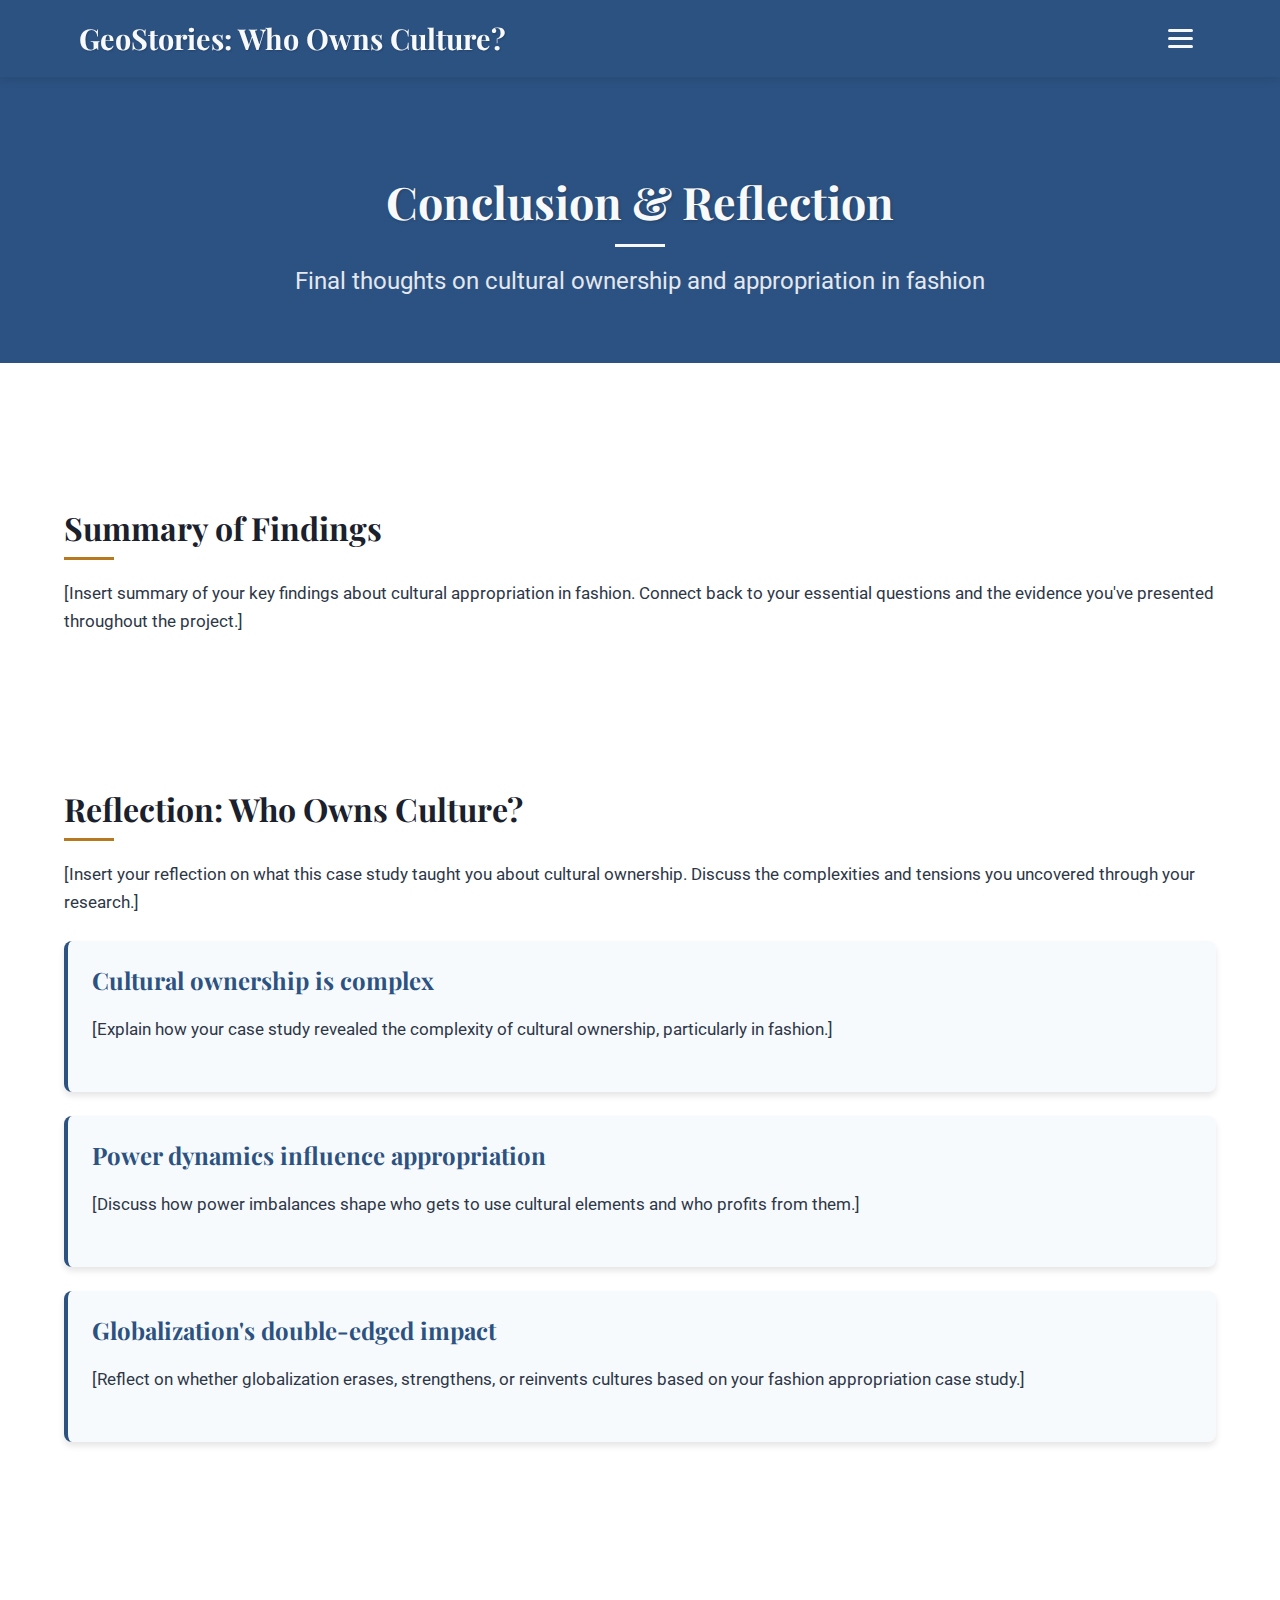
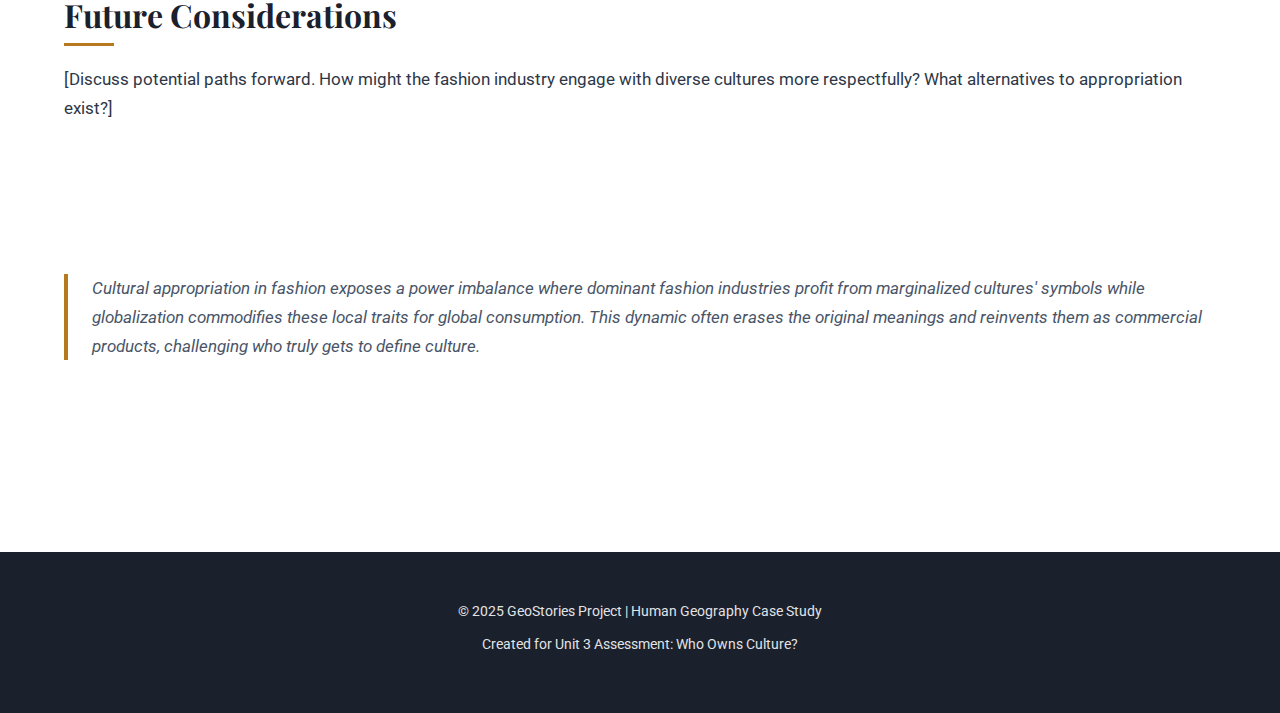
==== conclusion.html @ 8686ebba "Add files via upload" ====
<!DOCTYPE html>
<html lang="en">
<head>
    <meta charset="UTF-8">
    <meta name="viewport" content="width=device-width, initial-scale=1.0">
    <title>Conclusion & Reflection | Cultural Appropriation in Fashion</title>
    <link rel="stylesheet" href="css/styles.css">
    <link rel="preconnect" href="https://fonts.googleapis.com">
    <link rel="preconnect" href="https://fonts.gstatic.com" crossorigin>
    <link href="https://fonts.googleapis.com/css2?family=Playfair+Display:wght@400;700&family=Roboto:wght@300;400;700&display=swap" rel="stylesheet">
</head>
<body>
    <header class="site-header">
        <div class="container">
            <h1 class="site-title">GeoStories: Who Owns Culture?</h1>
            
            <button class="hamburger">
                <span></span>
                <span></span>
                <span></span>
            </button>
            
            <nav class="main-nav">
                <ul>
                    <li><a href="index.html">Home</a></li>
                    <li><a href="cultural-context.html">Cultural Context</a></li>
                    <li><a href="evidence-analysis.html">Evidence & Analysis</a></li>
                    <li><a href="map.html">Map</a></li>
                    <li><a href="global-local.html">Global-Local Connection</a></li>
                    <li><a href="conclusion.html" class="active">Conclusion</a></li>
                </ul>
            </nav>
        </div>
    </header>

    <div class="overlay"></div>

    <section class="page-banner">
        <div class="container">
            <h2>Conclusion & Reflection</h2>
            <p class="subtitle">Final thoughts on cultural ownership and appropriation in fashion</p>
        </div>
    </section>

    <main class="container main-content">
        <section class="conclusion-summary">
            <h2>Summary of Findings</h2>
            <p>[Insert summary of your key findings about cultural appropriation in fashion. Connect back to your essential questions and the evidence you've presented throughout the project.]</p>
        </section>

        <section class="reflection">
            <h2>Reflection: Who Owns Culture?</h2>
            <p>[Insert your reflection on what this case study taught you about cultural ownership. Discuss the complexities and tensions you uncovered through your research.]</p>
            
            <div class="reflection-card">
                <h3>Cultural ownership is complex</h3>
                <p>[Explain how your case study revealed the complexity of cultural ownership, particularly in fashion.]</p>
            </div>
            
            <div class="reflection-card">
                <h3>Power dynamics influence appropriation</h3>
                <p>[Discuss how power imbalances shape who gets to use cultural elements and who profits from them.]</p>
            </div>
            
            <div class="reflection-card">
                <h3>Globalization's double-edged impact</h3>
                <p>[Reflect on whether globalization erases, strengthens, or reinvents cultures based on your fashion appropriation case study.]</p>
            </div>
        </section>

        <section class="future-considerations">
            <h2>Future Considerations</h2>
            <p>[Discuss potential paths forward. How might the fashion industry engage with diverse cultures more respectfully? What alternatives to appropriation exist?]</p>
        </section>

        <section class="final-statement">
            <blockquote>
                <p>Cultural appropriation in fashion exposes a power imbalance where dominant fashion industries profit from marginalized cultures' symbols while globalization commodifies these local traits for global consumption. This dynamic often erases the original meanings and reinvents them as commercial products, challenging who truly gets to define culture.</p>
            </blockquote>
        </section>
    </main>

    <footer class="site-footer">
        <div class="container">
            <p>© 2025 GeoStories Project | Human Geography Case Study</p>
            <p>Created for Unit 3 Assessment: Who Owns Culture?</p>
        </div>
    </footer>

    <script src="js/main.js"></script>
</body>
</html>
---- css/styles.css ----
/* Base styles */
:root {
    --primary-color: #2c5282;
    --secondary-color: #b7791f;
    --dark-color: #1a202c;
    --light-color: #f7fafc;
    --accent-color: #e53e3e;
    --text-color: #2d3748;
    --light-text: #f8f9fa;
    --border-color: #e2e8f0;
    --section-padding: 3rem 0;
    --transition: all 0.3s ease;
    --box-shadow: 0 4px 6px rgba(0, 0, 0, 0.1);
    --card-shadow: 0 10px 15px -3px rgba(0, 0, 0, 0.1), 0 4px 6px -2px rgba(0, 0, 0, 0.05);
}

* {
    margin: 0;
    padding: 0;
    box-sizing: border-box;
}

html {
    scroll-behavior: smooth;
}

body {
    font-family: 'Roboto', sans-serif;
    line-height: 1.7;
    color: var(--text-color);
    background-color: #fff;
    overflow-x: hidden;
}

.container {
    width: 90%;
    max-width: 1200px;
    margin: 0 auto;
    padding: 0 15px;
}

h1, h2, h3, h4 {
    font-family: 'Playfair Display', serif;
    font-weight: 700;
    line-height: 1.3;
    margin-bottom: 1.2rem;
    color: var(--dark-color);
}

h1 {
    font-size: 2.5rem;
}

h2 {
    font-size: 2rem;
    margin-top: 2rem;
    position: relative;
}

h2:after {
    content: '';
    display: block;
    width: 50px;
    height: 3px;
    background-color: var(--secondary-color);
    margin-top: 0.5rem;
}

h3 {
    font-size: 1.5rem;
    color: var(--primary-color);
}

p {
    margin-bottom: 1.5rem;
    font-size: 1.05rem;
}

a {
    color: var(--primary-color);
    text-decoration: none;
    transition: var(--transition);
}

a:hover {
    color: var(--secondary-color);
}

img {
    max-width: 100%;
    height: auto;
    border-radius: 8px;
    box-shadow: var(--box-shadow);
}

section {
    padding: var(--section-padding);
}

/* Header */
.site-header {
    background-color: var(--primary-color);
    color: var(--light-text);
    padding: 1rem 0;
    box-shadow: 0 2px 10px rgba(0, 0, 0, 0.1);
    position: sticky;
    top: 0;
    z-index: 1000;
    transition: var(--transition);
}

.site-header .container {
    display: flex;
    justify-content: space-between;
    align-items: center;
}

.site-title {
    margin: 0;
    color: var(--light-text);
    font-size: 1.8rem;
    text-shadow: 1px 1px 2px rgba(0, 0, 0, 0.2);
}

.main-nav ul {
    display: flex;
    flex-wrap: wrap;
    list-style: none;
    margin: 0;
    padding: 0;
}

.main-nav li {
    margin-right: 0.8rem;
}

.main-nav a {
    color: var(--light-text);
    padding: 0.5rem 0.75rem;
    border-radius: 4px;
    font-weight: 500;
    position: relative;
    display: block;
}

.main-nav a:after {
    content: '';
    position: absolute;
    width: 0;
    height: 2px;
    bottom: 0;
    left: 50%;
    background-color: var(--light-text);
    transition: all 0.3s ease;
    transform: translateX(-50%);
}

.main-nav a:hover:after, .main-nav a.active:after {
    width: 70%;
}

.main-nav a:hover, .main-nav a.active {
    background-color: rgba(255, 255, 255, 0.15);
}

/* Hamburger Menu */
.hamburger {
    display: none;
    background: transparent;
    border: none;
    cursor: pointer;
    padding: 0.5rem;
    z-index: 1001;
}

.hamburger span {
    display: block;
    width: 25px;
    height: 3px;
    margin: 5px 0;
    background: var(--light-text);
    border-radius: 3px;
    transition: var(--transition);
}

/* Hero Section */
.hero {
    background-color: var(--dark-color);
    color: var(--light-text);
    text-align: center;
    padding: 6rem 0;
    background-image: linear-gradient(rgba(0, 0, 0, 0.7), rgba(0, 0, 0, 0.7)), url('../images/hero-background.jpg');
    background-size: cover;
    background-position: center;
    background-attachment: fixed;
    position: relative;
}

.hero h2 {
    font-size: 3.2rem;
    margin-bottom: 1.2rem;
    color: var(--light-text);
    text-shadow: 2px 2px 4px rgba(0, 0, 0, 0.3);
}

.hero h2:after {
    content: '';
    display: block;
    width: 80px;
    height: 3px;
    background-color: var(--secondary-color);
    margin: 1rem auto 0;
}

.subtitle {
    font-size: 1.5rem;
    opacity: 0.9;
    max-width: 800px;
    margin: 0 auto;
    line-height: 1.5;
}

/* Page Banner */
.page-banner {
    background-color: var(--primary-color);
    color: var(--light-text);
    text-align: center;
    padding: 4rem 0;
    background-image: linear-gradient(rgba(44, 82, 130, 0.9), rgba(44, 82, 130, 0.9)), url('../images/banner-background.jpg');
    background-size: cover;
    background-position: center;
    position: relative;
}

.page-banner h2 {
    font-size: 2.8rem;
    margin-bottom: 1rem;
    color: var(--light-text);
    text-shadow: 1px 1px 3px rgba(0, 0, 0, 0.2);
}

.page-banner h2:after {
    margin: 0.8rem auto 0;
    background-color: var(--light-text);
}

/* Main Content */
.main-content {
    padding: 4rem 0;
}

.intro p {
    font-size: 1.15rem;
    max-width: 800px;
    margin-left: auto;
    margin-right: auto;
    line-height: 1.8;
    color: var(--text-color);
}

.image-container {
    margin: 2.5rem 0;
    text-align: center;
}

.featured-image {
    max-width: 100%;
    border-radius: 8px;
    box-shadow: var(--card-shadow);
    transition: transform 0.3s ease;
}

.featured-image:hover {
    transform: scale(1.02);
}

.caption {
    font-style: italic;
    color: #666;
    margin-top: 0.8rem;
    font-size: 0.9rem;
}

/* Essential Questions */
.essential-questions {
    margin: 4rem 0;
}

.question-card {
    background-color: var(--light-color);
    padding: 2rem;
    border-radius: 8px;
    margin-bottom: 1.5rem;
    border-left: 4px solid var(--secondary-color);
    box-shadow: var(--box-shadow);
    transition: transform 0.3s ease;
}

.question-card:hover {
    transform: translateX(5px);
}

/* Section Grid */
.section-grid {
    display: grid;
    grid-template-columns: repeat(auto-fit, minmax(300px, 1fr));
    gap: 2rem;
    margin-top: 2.5rem;
}

.section-card {
    background-color: var(--light-color);
    padding: 2rem;
    border-radius: 12px;
    box-shadow: var(--card-shadow);
    transition: transform 0.3s ease, box-shadow 0.3s ease;
    border-top: 4px solid var(--primary-color);
}

.section-card:hover {
    transform: translateY(-8px);
    box-shadow: 0 20px 25px -5px rgba(0, 0, 0, 0.1), 0 10px 10px -5px rgba(0, 0, 0, 0.04);
}

.btn {
    display: inline-block;
    background-color: var(--primary-color);
    color: white;
    padding: 0.6rem 1.2rem;
    border-radius: 30px;
    font-weight: 500;
    margin-top: 1.2rem;
    box-shadow: 0 2px 4px rgba(0,0,0,0.1);
    transition: var(--transition);
}

.btn:hover {
    background-color: var(--secondary-color);
    color: white;
    transform: translateY(-2px);
    box-shadow: 0 4px 8px rgba(0,0,0,0.15);
}

/* Map Styles */
.map-container {
    margin: 2rem 0;
    border-radius: 12px;
    overflow: hidden;
    box-shadow: var(--card-shadow);
}

.map-placeholder {
    background-color: #f1f5f9;
    padding: 2rem;
    text-align: center;
    border-radius: 8px;
}

.placeholder-text {
    margin-bottom: 1rem;
    font-style: italic;
    color: #64748b;
}

.location-card {
    background: var(--light-color);
    padding: 1.5rem;
    margin-bottom: 1.5rem;
    border-radius: 8px;
    box-shadow: var(--box-shadow);
    transition: transform 0.2s ease;
}

.location-card:hover {
    transform: translateX(5px);
}

.image-note {
    font-style: italic;
    color: #64748b;
    font-size: 0.9rem;
    margin-top: 1rem;
}

/* Vocabulary Terms */
.vocab-terms {
    background-color: var(--light-color);
    padding: 1.5rem;
    border-radius: 8px;
    margin: 2rem 0;
    box-shadow: var(--box-shadow);
}

dl {
    margin: 1rem 0;
}

dt {
    font-weight: bold;
    color: var(--primary-color);
    margin-top: 1rem;
}

dd {
    margin-left: 1rem;
    margin-bottom: 0.5rem;
}

/* Theory Application */
.theory-application {
    background-color: var(--light-color);
    padding: 1.5rem;
    border-radius: 8px;
    margin: 2rem 0;
    box-shadow: var(--box-shadow);
}

.theory-application ul {
    margin-left: 1.5rem;
}

.theory-application li {
    margin-bottom: 0.8rem;
}

/* Reflection Cards */
.reflection-card {
    background-color: var(--light-color);
    padding: 1.5rem;
    border-radius: 8px;
    margin-bottom: 1.5rem;
    box-shadow: var(--box-shadow);
    border-left: 4px solid var(--primary-color);
}

/* Final Statement */
blockquote {
    font-style: italic;
    border-left: 4px solid var(--secondary-color);
    padding-left: 1.5rem;
    margin: 2rem 0;
    font-size: 1.1rem;
    color: #4a5568;
}

/* Sources */
.citations {
    list-style-type: none;
    padding-left: 0;
}

.citations li {
    padding: 0.5rem 0;
    border-bottom: 1px solid var(--border-color);
}

/* Footer */
.site-footer {
    background-color: var(--dark-color);
    color: var(--light-text);
    text-align: center;
    padding: 3rem 0;
    margin-top: 3rem;
}

.site-footer p {
    margin-bottom: 0.5rem;
    opacity: 0.9;
    font-size: 0.9rem;
}

/* Media Queries */
@media (min-width: 768px) {
    .site-header .container {
        display: flex;
        justify-content: space-between;
        align-items: center;
    }
}

@media (max-width: 1900px) {
    .hamburger {
        display: block;
    }
    
    .main-nav {
        position: fixed;
        top: 0;
        right: -100%;
        width: 30%;
        height: 100vh;
        background-color: var(--primary-color);
        transition: var(--transition);
        box-shadow: -5px 0 15px rgba(0,0,0,0.1);
        padding-top: 70px;
        z-index: 999;
    }
    
    .main-nav.active {
        right: 0;
    }
    
    .main-nav ul {
        flex-direction: column;
        align-items: center;
    }
    
    .main-nav li {
        margin: 1rem 0;
        width: 100%;
        text-align: center;
    }
    
    .main-nav a {
        padding: 1rem;
        width: 100%;
        display: block;
    }
    
    .hamburger.active span:nth-child(1) {
        transform: rotate(45deg) translate(5px, 6px);
    }
    
    .hamburger.active span:nth-child(2) {
        opacity: 0;
    }
    
    .hamburger.active span:nth-child(3) {
        transform: rotate(-45deg) translate(5px, -6px);
    }
    
    .overlay {
        position: fixed;
        top: 0;
        left: 0;
        width: 100%;
        height: 100%;
        background-color: rgba(0,0,0,0.5);
        z-index: 998;
        opacity: 0;
        visibility: hidden;
        transition: var(--transition);
    }
    
    .overlay.active {
        opacity: 1;
        visibility: visible;
    }
}

@media (max-width: 767px) {
    h1 {
        font-size: 2rem;
    }
    
    h2 {
        font-size: 1.75rem;
    }
    
    .hero h2 {
        font-size: 2.25rem;
    }
    
    .subtitle {
        font-size: 1.25rem;
    }
    
    .page-banner {
        padding: 3rem 0;
    }
    
    .page-banner h2 {
        font-size: 2.2rem;
    }
    
    .section-grid {
        grid-template-columns: 1fr;
    }
}
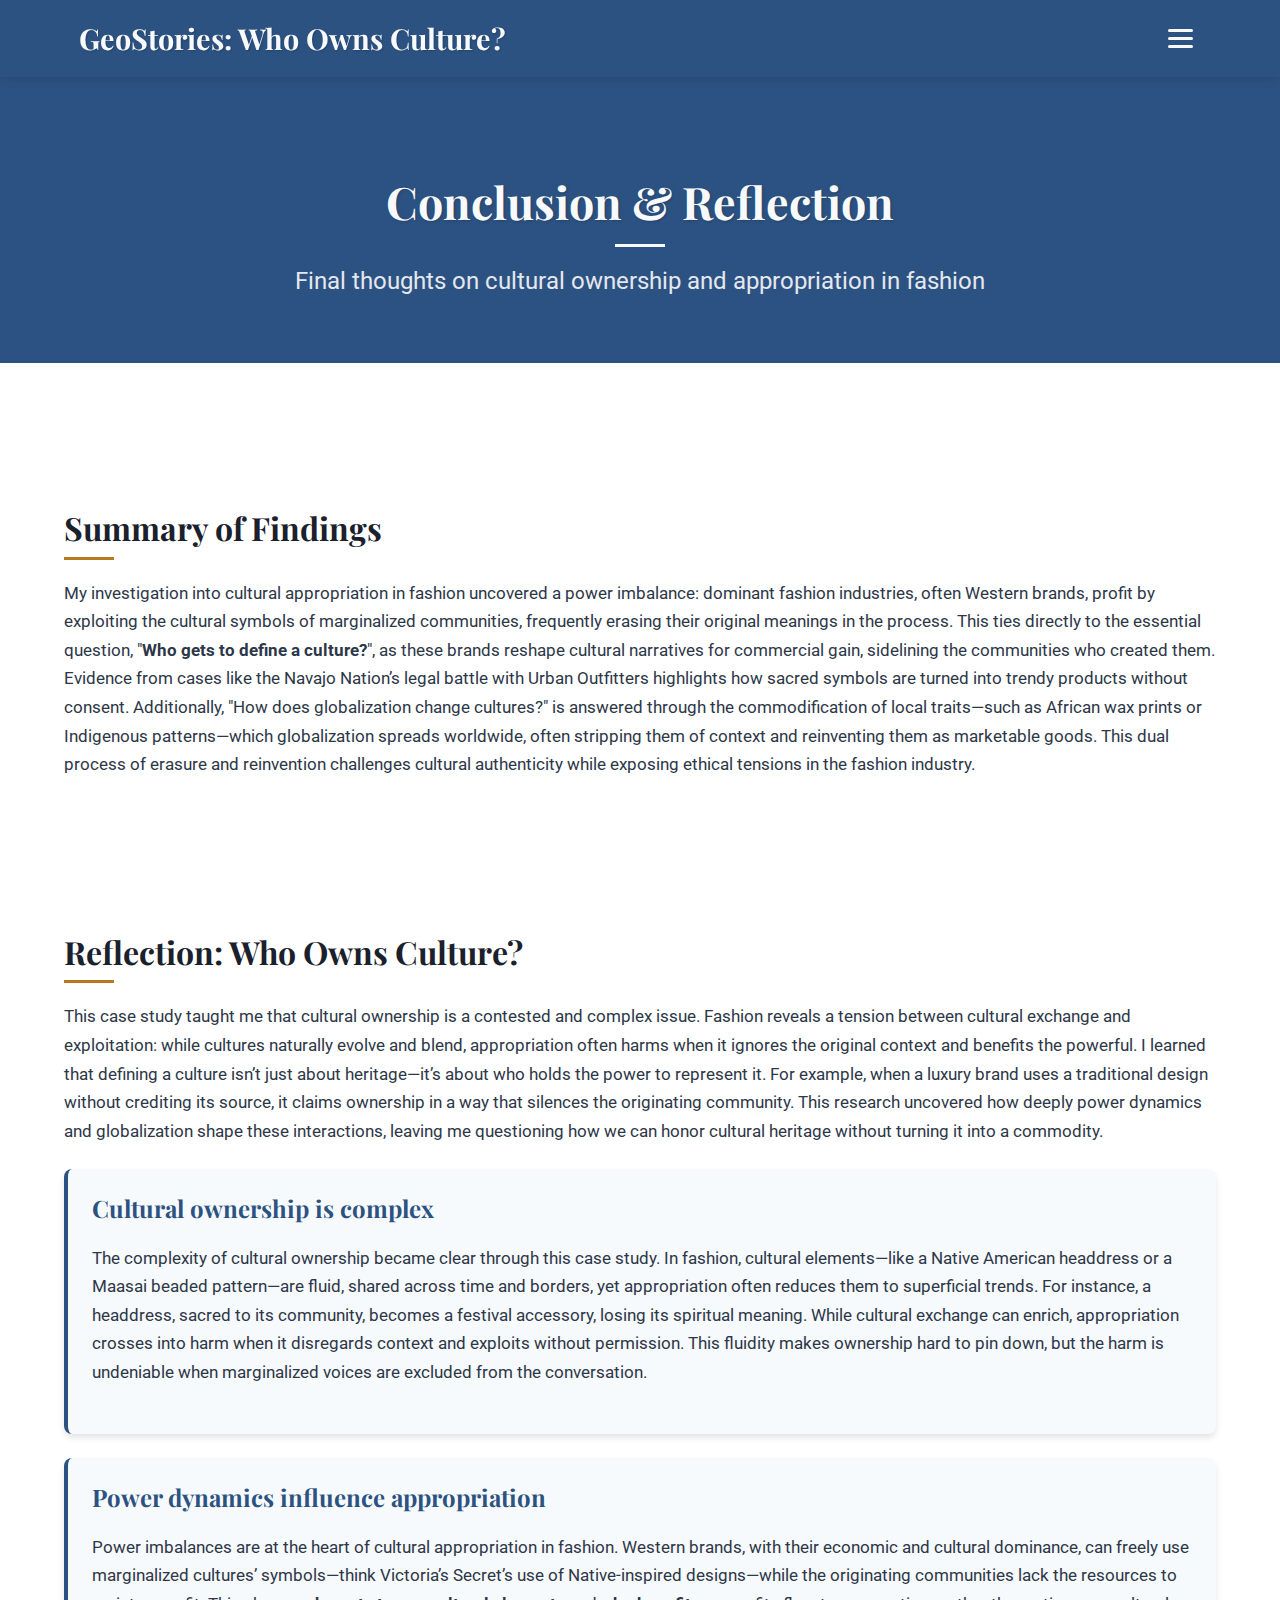
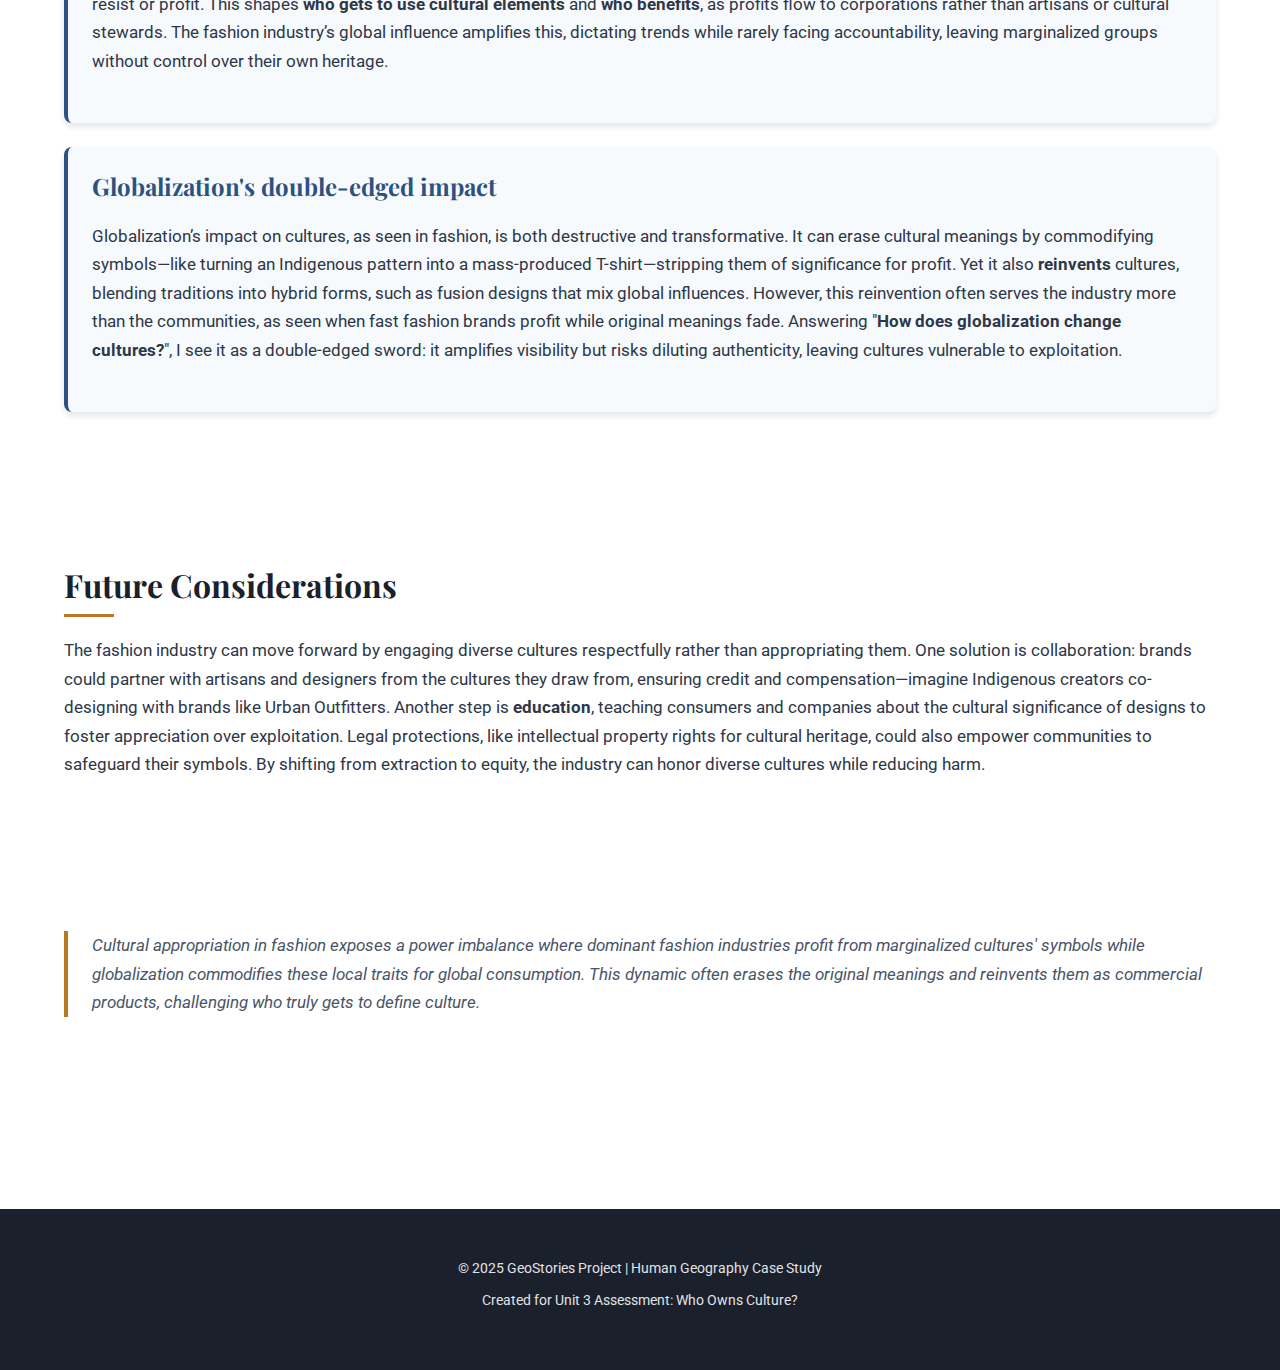
==== commit d8f00b47: "Add files via upload" ====
--- a/conclusion.html
+++ b/conclusion.html
@@ -45,32 +45,32 @@
     <main class="container main-content">
         <section class="conclusion-summary">
             <h2>Summary of Findings</h2>
-            <p>[Insert summary of your key findings about cultural appropriation in fashion. Connect back to your essential questions and the evidence you've presented throughout the project.]</p>
+            <p>My investigation into cultural appropriation in fashion uncovered a power imbalance: dominant fashion industries, often Western brands, profit by exploiting the cultural symbols of marginalized communities, frequently erasing their original meanings in the process. This ties directly to the essential question, "<b>Who gets to define a culture?</b>", as these brands reshape cultural narratives for commercial gain, sidelining the communities who created them. Evidence from cases like the Navajo Nation’s legal battle with Urban Outfitters highlights how sacred symbols are turned into trendy products without consent. Additionally, "How does globalization change cultures?" is answered through the commodification of local traits—such as African wax prints or Indigenous patterns—which globalization spreads worldwide, often stripping them of context and reinventing them as marketable goods. This dual process of erasure and reinvention challenges cultural authenticity while exposing ethical tensions in the fashion industry.</p>
         </section>
 
         <section class="reflection">
             <h2>Reflection: Who Owns Culture?</h2>
-            <p>[Insert your reflection on what this case study taught you about cultural ownership. Discuss the complexities and tensions you uncovered through your research.]</p>
+            <p>This case study taught me that cultural ownership is a contested and complex issue. Fashion reveals a tension between cultural exchange and exploitation: while cultures naturally evolve and blend, appropriation often harms when it ignores the original context and benefits the powerful. I learned that defining a culture isn’t just about heritage—it’s about who holds the power to represent it. For example, when a luxury brand uses a traditional design without crediting its source, it claims ownership in a way that silences the originating community. This research uncovered how deeply power dynamics and globalization shape these interactions, leaving me questioning how we can honor cultural heritage without turning it into a commodity.</p>
             
             <div class="reflection-card">
                 <h3>Cultural ownership is complex</h3>
-                <p>[Explain how your case study revealed the complexity of cultural ownership, particularly in fashion.]</p>
+                <p>The complexity of cultural ownership became clear through this case study. In fashion, cultural elements—like a Native American headdress or a Maasai beaded pattern—are fluid, shared across time and borders, yet appropriation often reduces them to superficial trends. For instance, a headdress, sacred to its community, becomes a festival accessory, losing its spiritual meaning. While cultural exchange can enrich, appropriation crosses into harm when it disregards context and exploits without permission. This fluidity makes ownership hard to pin down, but the harm is undeniable when marginalized voices are excluded from the conversation.</p>
             </div>
             
             <div class="reflection-card">
                 <h3>Power dynamics influence appropriation</h3>
-                <p>[Discuss how power imbalances shape who gets to use cultural elements and who profits from them.]</p>
+                <p>Power imbalances are at the heart of cultural appropriation in fashion. Western brands, with their economic and cultural dominance, can freely use marginalized cultures’ symbols—think Victoria’s Secret’s use of Native-inspired designs—while the originating communities lack the resources to resist or profit. This shapes <b>who gets to use cultural elements</b> and <b>who benefits</b>, as profits flow to corporations rather than artisans or cultural stewards. The fashion industry’s global influence amplifies this, dictating trends while rarely facing accountability, leaving marginalized groups without control over their own heritage.</p>
             </div>
             
             <div class="reflection-card">
                 <h3>Globalization's double-edged impact</h3>
-                <p>[Reflect on whether globalization erases, strengthens, or reinvents cultures based on your fashion appropriation case study.]</p>
+                <p>Globalization’s impact on cultures, as seen in fashion, is both destructive and transformative. It can erase cultural meanings by commodifying symbols—like turning an Indigenous pattern into a mass-produced T-shirt—stripping them of significance for profit. Yet it also <b>reinvents</b> cultures, blending traditions into hybrid forms, such as fusion designs that mix global influences. However, this reinvention often serves the industry more than the communities, as seen when fast fashion brands profit while original meanings fade. Answering "<b>How does globalization change cultures?</b>", I see it as a double-edged sword: it amplifies visibility but risks diluting authenticity, leaving cultures vulnerable to exploitation.</p>
             </div>
         </section>
 
         <section class="future-considerations">
             <h2>Future Considerations</h2>
-            <p>[Discuss potential paths forward. How might the fashion industry engage with diverse cultures more respectfully? What alternatives to appropriation exist?]</p>
+            <p>The fashion industry can move forward by engaging diverse cultures respectfully rather than appropriating them. One solution is collaboration: brands could partner with artisans and designers from the cultures they draw from, ensuring credit and compensation—imagine Indigenous creators co-designing with brands like Urban Outfitters. Another step is <b>education</b>, teaching consumers and companies about the cultural significance of designs to foster appreciation over exploitation. Legal protections, like intellectual property rights for cultural heritage, could also empower communities to safeguard their symbols. By shifting from extraction to equity, the industry can honor diverse cultures while reducing harm.</p>
         </section>
 
         <section class="final-statement">
--- a/css/styles.css
+++ b/css/styles.css
@@ -576,4 +576,72 @@
     .section-grid {
         grid-template-columns: 1fr;
     }
+}
+
+/* Location Image Styles */
+.location-image-container {
+    margin: 1.5rem 0;
+    border-radius: 8px;
+    overflow: hidden;
+    box-shadow: var(--box-shadow);
+    background-color: #f8f9fa;
+}
+
+.location-image {
+    width: 100%;
+    height: auto;
+    display: block;
+    transition: transform 0.3s ease;
+    border-radius: 8px 8px 0 0;
+    aspect-ratio: 16/9;
+    object-fit: cover;
+}
+
+.location-image:hover {
+    transform: scale(1.02);
+}
+
+.location-image-container .caption {
+    padding: 0.8rem;
+    background-color: #f8f9fa;
+    margin-top: 0;
+    text-align: center;
+    font-style: italic;
+    color: #4a5568;
+    font-size: 0.9rem;
+    border-radius: 0 0 8px 8px;
+}
+
+/* Make location cards more attractive */
+.location-card {
+    display: grid;
+    grid-template-columns: 1fr;
+    gap: 1rem;
+    background-color: var(--light-color);
+    padding: 2rem;
+    margin-bottom: 2rem;
+    border-radius: 12px;
+    box-shadow: var(--card-shadow);
+    transition: transform 0.2s ease;
+}
+
+.location-card:hover {
+    transform: translateY(-5px);
+}
+
+@media (min-width: 768px) {
+    .location-card {
+        grid-template-columns: 1fr 1fr;
+        align-items: center;
+    }
+    
+    .location-card h3 {
+        grid-column: 1 / -1;
+    }
+}
+
+@media (max-width: 767px) {
+    .location-image-container {
+        margin-top: 1rem;
+    }
 }